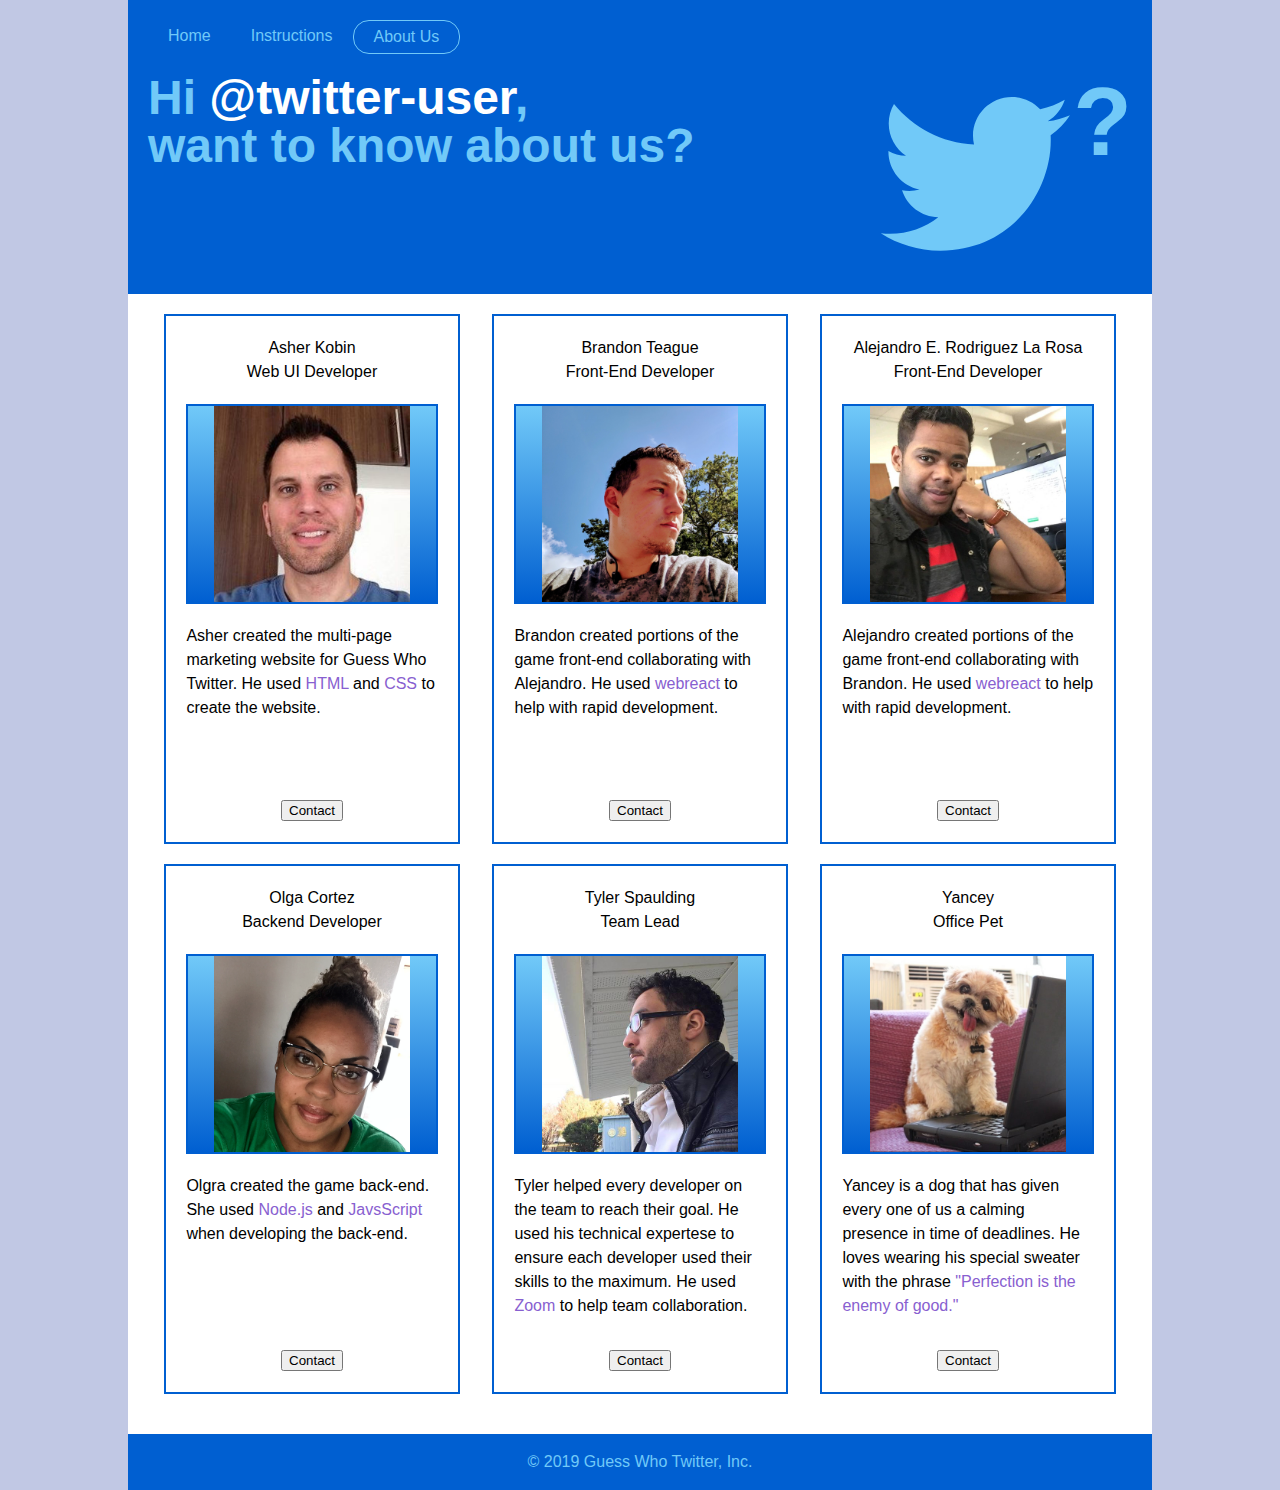
==== about.html @ bd9c48b8 "added Landing-Page" ====
<!DOCTYPE html>
<html lang="en">
  <head>
    <title>Guess Who Twitter</title>
    <link href="css/index.css" rel="stylesheet">
    <meta name="viewport" content="width=device-width, initial-scale=1, user-scalable=no" />
    <link href="https://abs.twimg.com/favicons/favicon.ico" rel="shortcut icon" type="image/x-icon">
  </head>

  <body>

    <nav class="nav-links">
      <a href="index.html">Home</a>
      <a href="instructions.html">Instructions</a>
      <a href="about.html" class="selected-link">About Us</a>
    </nav>
    
    <header>
      <h1 class="flexgrow-full">Hi <span style="color: white;">@twitter-user</span>,<br>want to know about us?</h1>
      <svg xmlns="http://www.w3.org/2000/svg" viewBox="0 0 24 24" class="bird-svg">
        <path d="M23.643 4.937c-.835.37-1.732.62-2.675.733.962-.576 1.7-1.49 2.048-2.578-.9.534-1.897.922-2.958 1.13-.85-.904-2.06-1.47-3.4-1.47-2.572 0-4.658 2.086-4.658 4.66 0 .364.042.718.12 1.06-3.873-.195-7.304-2.05-9.602-4.868-.4.69-.63 1.49-.63 2.342 0 1.616.823 3.043 2.072 3.878-.764-.025-1.482-.234-2.11-.583v.06c0 2.257 1.605 4.14 3.737 4.568-.392.106-.803.162-1.227.162-.3 0-.593-.028-.877-.082.593 1.85 2.313 3.198 4.352 3.234-1.595 1.25-3.604 1.995-5.786 1.995-.376 0-.747-.022-1.112-.065 2.062 1.323 4.51 2.093 7.14 2.093 8.57 0 13.255-7.098 13.255-13.254 0-.2-.005-.402-.014-.602.91-.658 1.7-1.477 2.323-2.41z"></path>
      </svg>
      <div class="question-mark">?</div>
    </header>

    <main>
      <section class="about-us-section-container">
        
        <div class="about-us-section-row">
          <div class="about-us-name">Asher Kobin<br>Web UI Developer</div>
          <div class="about-us-img linear-gradient-background">
            <img src="img/Asher.jpeg" style="height: 100%"></div>
          <div class="about-us-text">
            Asher created the multi-page marketing website for Guess Who Twitter.  He used
            <span class="dev-word">HTML</span> and <span class="dev-word">CSS</span>
            to create the website.
          </div>
          <div class="about-us-button">
            <button>Contact</button>
          </div>
        </div>
        
        <div class="about-us-section-row">
          <div class="about-us-name">Brandon Teague<br>Front-End Developer</div>
          <div class="about-us-img linear-gradient-background">
            <img src="img/Brandon.jpeg" style="height: 100%">
          </div>
          <div class="about-us-text">
            Brandon created portions of the game front-end collaborating with Alejandro.
            He used <span class="dev-word">webreact</span> to help with rapid development.
          </div>
          <div class="about-us-button">
            <button>Contact</button>
          </div>
        </div>
        
        <div class="about-us-section-row">
          <div class="about-us-name">Alejandro E. Rodriguez La Rosa<br>Front-End Developer</div>
          <div class="about-us-img linear-gradient-background">
            <img src="img/Alejandro.jpeg" style="height: 100%">
          </div>
          <div class="about-us-text">
            Alejandro created portions of the game front-end collaborating with Brandon.  
            He used <span class="dev-word">webreact</span> to help with rapid development.
          </div>
          <div class="about-us-button">
            <button>Contact</button>
          </div>
        </div>
      
      </section>

      <section class="about-us-section-container">

        <div class="about-us-section-row">
          <div class="about-us-name">Olga Cortez<br>Backend Developer</div>
          <div class="about-us-img linear-gradient-background">
            <img src="img/Olga.png" style="height: 100%">
          </div>
          <div class="about-us-text">
            Olgra created the game back-end.  She used <span class="dev-word">Node.js</span> and
            <span class="dev-word">JavsScript</span> when developing the back-end.
          </div>
          <div class="about-us-button">
            <button>Contact</button>
          </div>
        </div>
        
        <div class="about-us-section-row">
          <div class="about-us-name">Tyler Spaulding<br>Team Lead</div>
          <div class="about-us-img linear-gradient-background">
            <img src="img/Tyler.jpeg" style="height: 100%">
          </div>
          <div class="about-us-text">
            Tyler helped every developer on the team to reach their goal.  He used his technical expertese
            to ensure each developer used their skills to the maximum.  He used
            <span class="dev-word">Zoom</span> to help team collaboration.
          </div>
          <div class="about-us-button">
            <button>Contact</button>
          </div>
        </div>
        
        <div class="about-us-section-row">
          <div class="about-us-name">Yancey<br>Office Pet</div>
          <div class="about-us-img linear-gradient-background">
            <img src="img/Yancey.jpg" style="height: 100%">
          </div>
          <div class="about-us-text">
            Yancey is a dog that has given every one of us a calming presence in time of deadlines.
            He loves wearing his special sweater with the phrase 
            <span class="dev-word">"Perfection is the enemy of good."</span>
          </div>
          <div class="about-us-button">
            <button>Contact</button>
          </div>
        </div>

      </section>
    </main>

    <footer>© 2019 Guess Who Twitter, Inc.</footer>

  </body>
</html>
---- css/index.css ----
/* http://meyerweb.com/eric/tools/css/reset/ 
   v2.0 | 20110126
   License: none (public domain)
*/
html,
body,
div,
span,
applet,
object,
iframe,
h1,
h2,
h3,
h4,
h5,
h6,
p,
blockquote,
pre,
a,
abbr,
acronym,
address,
big,
cite,
code,
del,
dfn,
em,
img,
ins,
kbd,
q,
s,
samp,
small,
strike,
strong,
sub,
sup,
tt,
var,
b,
u,
i,
center,
dl,
dt,
dd,
ol,
ul,
li,
fieldset,
form,
label,
legend,
table,
caption,
tbody,
tfoot,
thead,
tr,
th,
td,
article,
aside,
canvas,
details,
embed,
figure,
figcaption,
footer,
header,
hgroup,
menu,
nav,
output,
ruby,
section,
summary,
time,
mark,
audio,
video {
  margin: 0;
  padding: 0;
  border: 0;
  font-size: 100%;
  font: inherit;
  vertical-align: baseline;
}
/* HTML5 display-role reset for older browsers */
article,
aside,
details,
figcaption,
figure,
footer,
header,
hgroup,
menu,
nav,
section {
  display: block;
}
body {
  line-height: 1;
}
ol,
ul {
  list-style: none;
}
blockquote,
q {
  quotes: none;
}
blockquote:before,
blockquote:after,
q:before,
q:after {
  content: '';
  content: none;
}
table {
  border-collapse: collapse;
  border-spacing: 0;
}
* {
  box-sizing: border-box;
}
body {
  background-color: #C1C8E4;
  font-size: 62.5%;
  max-width: 1024px;
  width: 100%;
  margin: 0 auto;
  font-family: Helvetica;
}
h1 {
  font-weight: bold;
  font-size: 3rem;
}
p {
  margin: 20px;
  font-size: 1.5rem;
  line-height: 2rem;
}
ol {
  margin: 20px;
  font-size: 1.5rem;
  line-height: 2rem;
  list-style-type: decimal;
  list-style-position: outside;
  padding-left: 20px;
}
ol > li > ol {
  list-style-type: disc;
}
nav {
  display: flex;
  flex-direction: row;
  justify-content: flex-start;
  align-items: flex-start;
  width: 100%;
  padding: 20px;
  background-color: #005fd1;
}
nav a {
  padding-left: 20px;
  padding-right: 20px;
  font-size: 1rem;
  line-height: 2rem;
  color: #71c9f8;
  text-decoration: none;
}
nav .selected-link {
  border-style: solid;
  border-width: 1px;
  border-radius: 1rem;
}
header {
  display: flex;
  flex-direction: row;
  justify-content: space-between;
  align-items: flex-start;
  background-color: #005fd1;
  color: #71c9f8;
  padding-left: 20px;
  padding-right: 20px;
  padding-bottom: 20px;
}
header svg {
  fill: #71c9f8;
  width: 200px;
  height: 200px;
}
header .question-mark {
  font-size: 6rem;
  font-weight: bold;
}
main {
  background-color: white;
  padding: 20px;
}
footer {
  display: flex;
  flex-direction: row;
  justify-content: center;
  align-items: flex-start;
  background-color: #005fd1;
  color: #71c9f8;
  font-size: 1rem;
  padding-top: 20px;
  padding-bottom: 20px;
}
.button-container {
  display: flex;
  flex-direction: row;
  justify-content: center;
  align-items: flex-start;
  margin-top: 20px;
}
.button-container button {
  margin: 20px;
  font-size: 3rem;
  line-height: 6rem;
  color: #005fd1;
  background-color: #C1C8E4;
  border: 1px solid #8860D0;
  border-radius: 2rem;
  padding-left: 2rem;
  padding-right: 2rem;
  cursor: pointer;
}
.button-container button:hover {
  background-color: #5AB9EA;
}
.about-us-section-container {
  display: flex;
  flex-direction: row;
  justify-content: space-around;
  align-items: flex-start;
  height: 550px;
  font-size: 1rem;
  line-height: 1.5rem;
  padding-bottom: 20px;
}
.about-us-section-container .about-us-section-row {
  display: flex;
  flex-direction: column;
  justify-content: flex-start;
  align-items: stretch;
  border: 2px solid #005fd1;
  height: 100%;
  width: 30%;
  padding: 20px;
}
.about-us-section-container .about-us-section-row .about-us-name {
  text-align: center;
  padding-bottom: 20px;
}
.about-us-section-container .about-us-section-row .about-us-img {
  border: 2px solid #005fd1;
  height: 200px;
  text-align: center;
}
.about-us-section-container .about-us-section-row .about-us-text {
  flex-grow: 1;
  padding-top: 20px;
}
.about-us-section-container .about-us-section-row .about-us-text .dev-word {
  color: #8860D0;
}
.about-us-section-container .about-us-section-row .about-us-button {
  text-align: center;
}
.radial-gradient-background {
  background-image: radial-gradient(#71c9f8, #005fd1);
}
.linear-gradient-background {
  background-image: linear-gradient(#71c9f8, #005fd1);
}
.highlight-text {
  color: #8860D0;
}
.flexgrow-full {
  flex-grow: 1;
}
.flex-img {
  display: flex;
  flex-direction: row;
  justify-content: space-around;
  align-items: flex-start;
}
.flex-img .twitter-user-img {
  width: 25vw;
  height: 25vw;
  max-width: 180px;
  max-height: 180px;
  border-radius: 50%;
  border: 2px solid #8860D0;
}
.flex-img .twitter-handle {
  font-size: 1rem;
  margin-top: 20px;
  width: 25vw;
  text-align: center;
}
.game-example {
  border: 1px solid #005fd1;
  padding-bottom: 20px;
}
.game-example .game-example-tweet {
  text-align: center;
}
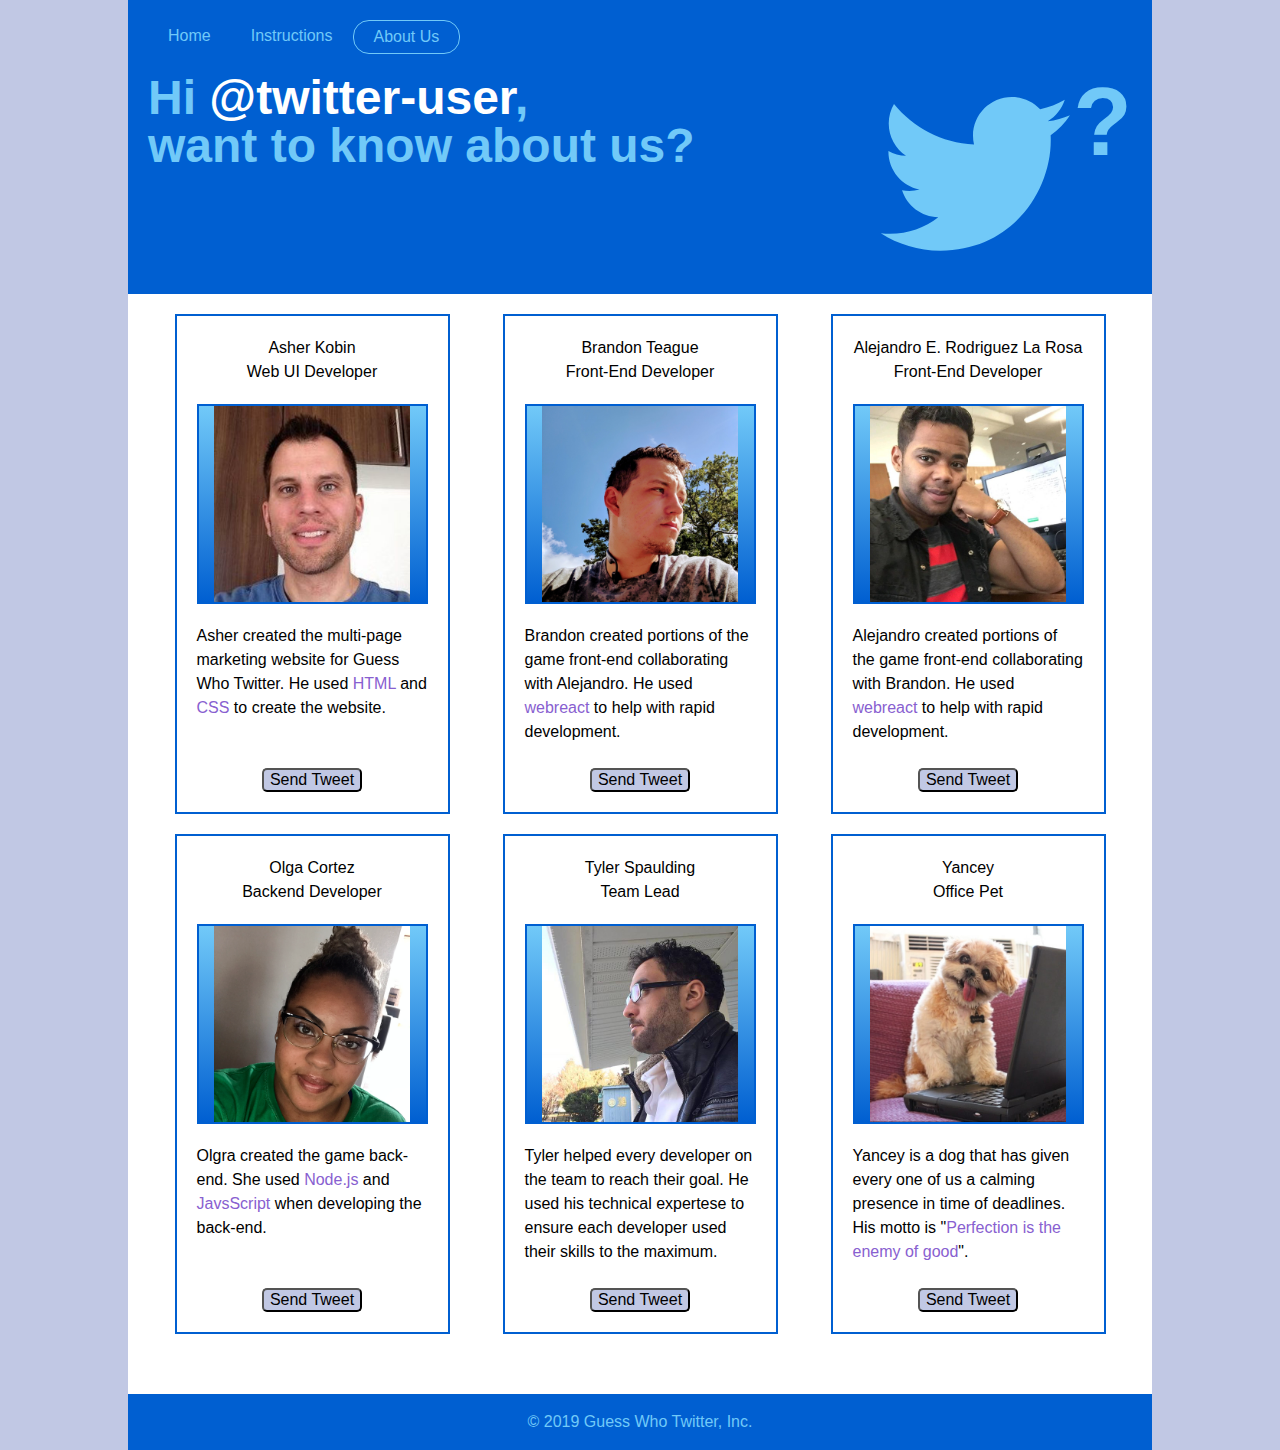
==== commit 4110f0d0: "copied from Landing-Page" ====
--- a/about.html
+++ b/about.html
@@ -26,7 +26,7 @@
     <main>
       <section class="about-us-section-container">
         
-        <div class="about-us-section-row">
+        <div class="about-us-section-person-info">
           <div class="about-us-name">Asher Kobin<br>Web UI Developer</div>
           <div class="about-us-img linear-gradient-background">
             <img src="img/Asher.jpeg" style="height: 100%"></div>
@@ -36,11 +36,11 @@
             to create the website.
           </div>
           <div class="about-us-button">
-            <button>Contact</button>
+            <button class="tweet-btn">Send Tweet</button>
           </div>
         </div>
         
-        <div class="about-us-section-row">
+        <div class="about-us-section-person-info">
           <div class="about-us-name">Brandon Teague<br>Front-End Developer</div>
           <div class="about-us-img linear-gradient-background">
             <img src="img/Brandon.jpeg" style="height: 100%">
@@ -50,11 +50,11 @@
             He used <span class="dev-word">webreact</span> to help with rapid development.
           </div>
           <div class="about-us-button">
-            <button>Contact</button>
+            <button class="tweet-btn">Send Tweet</button>
           </div>
         </div>
         
-        <div class="about-us-section-row">
+        <div class="about-us-section-person-info">
           <div class="about-us-name">Alejandro E. Rodriguez La Rosa<br>Front-End Developer</div>
           <div class="about-us-img linear-gradient-background">
             <img src="img/Alejandro.jpeg" style="height: 100%">
@@ -64,15 +64,11 @@
             He used <span class="dev-word">webreact</span> to help with rapid development.
           </div>
           <div class="about-us-button">
-            <button>Contact</button>
+            <button class="tweet-btn">Send Tweet</button>
           </div>
         </div>
       
-      </section>
-
-      <section class="about-us-section-container">
-
-        <div class="about-us-section-row">
+        <div class="about-us-section-person-info">
           <div class="about-us-name">Olga Cortez<br>Backend Developer</div>
           <div class="about-us-img linear-gradient-background">
             <img src="img/Olga.png" style="height: 100%">
@@ -82,40 +78,37 @@
             <span class="dev-word">JavsScript</span> when developing the back-end.
           </div>
           <div class="about-us-button">
-            <button>Contact</button>
+            <button class="tweet-btn">Send Tweet</button>
           </div>
         </div>
         
-        <div class="about-us-section-row">
+        <div class="about-us-section-person-info">
           <div class="about-us-name">Tyler Spaulding<br>Team Lead</div>
           <div class="about-us-img linear-gradient-background">
             <img src="img/Tyler.jpeg" style="height: 100%">
           </div>
           <div class="about-us-text">
             Tyler helped every developer on the team to reach their goal.  He used his technical expertese
-            to ensure each developer used their skills to the maximum.  He used
-            <span class="dev-word">Zoom</span> to help team collaboration.
+            to ensure each developer used their skills to the maximum.
           </div>
           <div class="about-us-button">
-            <button>Contact</button>
+            <button class="tweet-btn">Send Tweet</button>
           </div>
         </div>
         
-        <div class="about-us-section-row">
+        <div class="about-us-section-person-info">
           <div class="about-us-name">Yancey<br>Office Pet</div>
           <div class="about-us-img linear-gradient-background">
             <img src="img/Yancey.jpg" style="height: 100%">
           </div>
           <div class="about-us-text">
             Yancey is a dog that has given every one of us a calming presence in time of deadlines.
-            He loves wearing his special sweater with the phrase 
-            <span class="dev-word">"Perfection is the enemy of good."</span>
+            His motto is "<span class="dev-word">Perfection is the enemy of good</span>".
           </div>
           <div class="about-us-button">
-            <button>Contact</button>
+            <button class="tweet-btn">Send Tweet</button>
           </div>
         </div>
-
       </section>
     </main>
 
--- a/css/index.css
+++ b/css/index.css
@@ -195,9 +195,19 @@
   width: 200px;
   height: 200px;
 }
+@media (max-width: 500px) {
+  header svg {
+    display: none;
+  }
+}
 header .question-mark {
   font-size: 6rem;
   font-weight: bold;
+}
+@media (max-width: 500px) {
+  header .question-mark {
+    display: none;
+  }
 }
 main {
   background-color: white;
@@ -241,39 +251,51 @@
   flex-direction: row;
   justify-content: space-around;
   align-items: flex-start;
-  height: 550px;
+  height: 100%;
   font-size: 1rem;
   line-height: 1.5rem;
   padding-bottom: 20px;
-}
-.about-us-section-container .about-us-section-row {
+  flex-wrap: wrap;
+}
+.about-us-section-container .about-us-section-person-info {
   display: flex;
   flex-direction: column;
   justify-content: flex-start;
   align-items: stretch;
   border: 2px solid #005fd1;
-  height: 100%;
-  width: 30%;
+  height: 500px;
+  width: 275px;
   padding: 20px;
-}
-.about-us-section-container .about-us-section-row .about-us-name {
-  text-align: center;
-  padding-bottom: 20px;
-}
-.about-us-section-container .about-us-section-row .about-us-img {
+  margin-bottom: 20px;
+  margin-left: 20px;
+  margin-right: 20px;
+}
+.about-us-section-container .about-us-section-person-info .about-us-name {
+  text-align: center;
+  padding-bottom: 20px;
+}
+.about-us-section-container .about-us-section-person-info .about-us-img {
   border: 2px solid #005fd1;
   height: 200px;
   text-align: center;
 }
-.about-us-section-container .about-us-section-row .about-us-text {
+.about-us-section-container .about-us-section-person-info .about-us-text {
   flex-grow: 1;
   padding-top: 20px;
 }
-.about-us-section-container .about-us-section-row .about-us-text .dev-word {
+.about-us-section-container .about-us-section-person-info .about-us-text .dev-word {
   color: #8860D0;
 }
-.about-us-section-container .about-us-section-row .about-us-button {
-  text-align: center;
+.about-us-section-container .about-us-section-person-info .about-us-button {
+  text-align: center;
+}
+.about-us-section-container .about-us-section-person-info .about-us-button .tweet-btn {
+  font-size: 1rem;
+  border-radius: 5px;
+  background-color: #C1C8E4;
+}
+.about-us-section-container .about-us-section-person-info .about-us-button .tweet-btn:hover {
+  background-color: #5AB9EA;
 }
 .radial-gradient-background {
   background-image: radial-gradient(#71c9f8, #005fd1);
@@ -314,3 +336,13 @@
 .game-example .game-example-tweet {
   text-align: center;
 }
+@media (max-width: 799px) {
+  .game-example {
+    display: none;
+  }
+}
+@media (max-width: 500px) {
+  .game-example {
+    display: none;
+  }
+}
